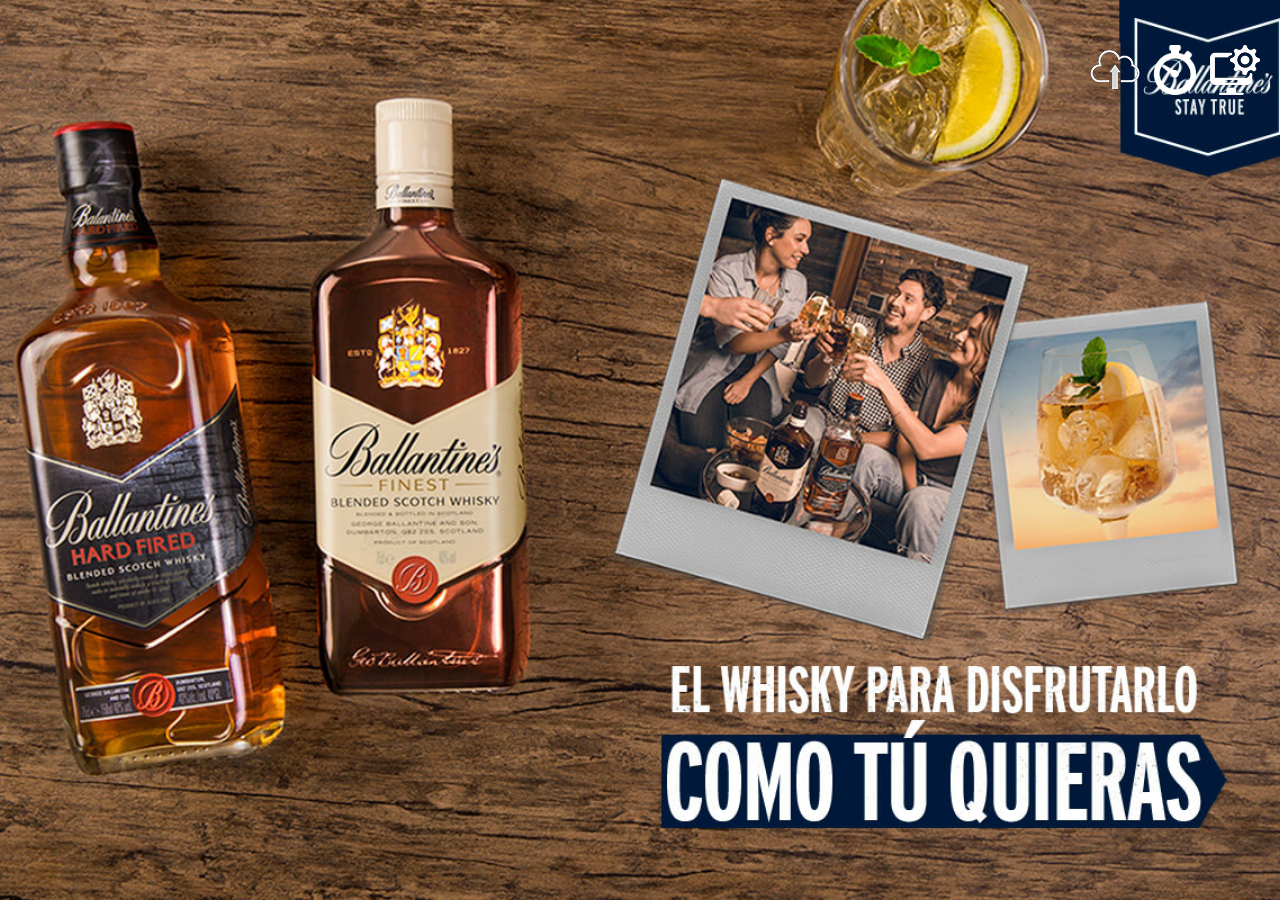
==== platforms/browser/www/index.html @ 7d78072b "pimedo" ====
<!DOCTYPE html>
<html>
<head>
    <meta charset="utf-8" />
    <meta name="format-detection" content="telephone=no" />
    <meta name="msapplication-tap-highlight" content="no" />
    <meta name="viewport" content="user-scalable=no, initial-scale=1, maximum-scale=1, minimum-scale=1, width=device-width" />
    <!-- This is a wide open CSP declaration. To lock this down for production, see below. -->
    <meta http-equiv="Content-Security-Policy" content="default-src * 'self' 'unsafe-inline' data: gap: 'unsafe-eval'; style-src * 'self' 'unsafe-inline'; connect-src * ; script-src * 'self' 'unsafe-inline'; media-src *">
	<meta name="apple-mobile-web-app-capable" content="yes" />

    <link rel="stylesheet" type="text/css" href="css/index.css" />
    <title>Ballantines</title>
</head>

<body id="fixed">
  	<a href="setup.html" class="setup"><img src="img/setup.png" width="50" height="50" alt="" /></a>
	<a href="time.html" class="time"><img src="img/time.png" width="50" height="50" alt="" /></a>
	<a href="sync.html" class="sincronizar"><img src="img/nube.png" width="50" height="50" alt="" /></a>
   	<div id="intro">
    	<a href="formulario.html"><img src="img/spacer.gif" width="100%" height="100%" alt="" class="logo animated fadeIn"/></a>
    </div>

    <script src="cordova.js"></script>
    <script src="js/jquery-1.9.1.min.js"></script>
    <script src="js/index.js"></script>
  </body>

</html>
---- platforms/browser/www/css/index.css ----
@import url("fonts.css");
@import url("animate.min.css");

:focus {
outline: 0;
}

input:focus, textarea:focus {
  -webkit-tap-highlight-color: rgba(255, 255, 255, 0);   
  -webkit-user-modify: read-write-plaintext-only;
}

input[type="date"]:before{
    color:#fff;
    content:attr(placeholder);
}

input[type="date"].full:before {
    color:black;
    content:""!important;
}

input::-webkit-datetime-edit{ color: transparent; }


body{
	margin: 0;
	padding: 0;
	font-family:'Conv_futura medium bt',Sans-Serif;
	width: 100%;
	height: 100%;
	background: #000;
	color: #fff;
	overflow: hidden;
}

strong, h1, h2, h3, h4, h5{
	/*
	font-family: 'Conv_Futura Bold font',Sans-Serif;
	letter-spacing: 2px;
	*/
	font-weight: bold;
}

a.volver{
	text-shadow: 0 -1px 1px rgba(0,0,0,0.25), -2px 0 1px rgba(0,0,0,0.25);
    border-radius: 5px;
    -moz-border-radius: 5px;
    -webkit-border-radius: 5px;
    -moz-box-shadow: 0 1px 2px rgba(0,0,0,0.5);
    -webkit-box-shadow: 0 1px 2px rgba(0,0,0,0.5);
    display: inline-block;
    color: white;
    padding: 5px 10px 5px;
    white-space: nowrap;
    text-decoration: none;
    cursor: pointer;
    background-color: #001a3b;
    border-style: none;
    text-align: center;
    overflow: visible;
	font-size: 1em;
	position: absolute;
	left: 3%;
	top: 3%;
	z-index: 10;
}

a.setup{
	width: 50px;
	height: 50px;
	position: absolute;
	right: 20px;
	top: 5%;
	z-index: 10;
}

a.sincronizar{
	width: 50px;
	height: 50px;
	position: absolute;
	right: 140px;
	top: 5%;
	z-index: 10;
}

a.time{
	width: 50px;
	height: 50px;
	position: absolute;
	right: 80px;
	top: 5%;
	z-index: 10;
}

#intro{
  width: 100%;
  height: 100%;
  position: absolute;
  background: url(../img/Inicio.jpg) no-repeat center center fixed; 
  -webkit-background-size: cover;
  -moz-background-size: cover;
  -o-background-size: cover;
  background-size: cover;
  z-index: 1;	
}

#intro .logo{
	width: 50%;
	height: 100%;
	position: absolute;
	z-index: 2;
	top: 0;
	right: 0;
}

#formulario .logo{
	width: 35%;
	height: auto;
	position: absolute;
	z-index: 2;
	top: 30%;
	right: 6%;
	animation-delay:1s;
}

#formulario, #diferencias{
  width: 100%;
  height: 100%;
  position: absolute;
  background: url(../img/fondo_form.jpg) no-repeat center center fixed; 
  -webkit-background-size: cover;
  -moz-background-size: cover;
  -o-background-size: cover;
  background-size: cover;
  z-index: 1;		
}

#formulario .campos{
	width: 40%;
	height: 90%;
	right: 5%;
	top: 5%;
	position: absolute;
	animation-delay:1s;
}

#formulario .campos .input{
	color: #001a3b;
	background: #ffffff;
	font-size: 1.4em;
	display: block;
	width: 90%;
	padding: 15px 5%;
	border: none;
	border-radius: 10px;
	text-transform: uppercase;
}

#formulario .campos select.fecha{
	color: #001a3b;
	background: #ffffff;
	font-size: 1.4em;
	display:inline-block;
	width: 32%;
	padding: 15px 5%;
	border: none;
	border-radius: 10px;
	text-transform: uppercase;
	-webkit-appearance:none;
}

#formulario .campos .desc_fecha{
	text-align: left;
	font-size: 1em;
}

#formulario .info{
	text-align: right;
}

#formulario .campos .enviar{
	color: #fff;
	background: #001a3b;
	font-size: 1.4em;
	border: none;
	border-radius: 10px;
	padding: 10px 5%;
}

/* Create a custom checkbox */
.container {
    display: block;
    position: relative;
    padding-left: 35px;
    margin-bottom: 12px;
    cursor: pointer;
    
    -webkit-user-select: none;
    -moz-user-select: none;
    -ms-user-select: none;
    user-select: none;
}

/* Hide the browser's default checkbox */
.container input {
    position: absolute;
    opacity: 0;
    cursor: pointer;
}

/* Create a custom checkbox */
.checkmark {
    position: absolute;
    top: -2px;
    right: 0;
    height: 25px;
    width: 25px;
    background-color: #001a3b;
}

/* On mouse-over, add a grey background color */
.container:hover input ~ .checkmark {
    background-color: #001a3b;
}

/* When the checkbox is checked, add a blue background */
.container input:checked ~ .checkmark {
    background-color: #001a3b;
}

/* Create the checkmark/indicator (hidden when not checked) */
.checkmark:after {
    content: "";
    position: absolute;
    display: none;
}

/* Show the checkmark when checked */
.container input:checked ~ .checkmark:after {
    display: block;
}

/* Style the checkmark/indicator */
.container .checkmark:after {
    left: 9px;
    top: 5px;
    width: 5px;
    height: 10px;
    border: solid white;
    border-width: 0 3px 3px 0;
    -webkit-transform: rotate(45deg);
    -ms-transform: rotate(45deg);
    transform: rotate(45deg);
}



body.setup{
  overflow: auto;
  background: url(../img/fondo_form.jpg) no-repeat center center fixed; 
  -webkit-background-size: cover;
  -moz-background-size: cover;
  -o-background-size: cover;
  background-size: cover;
  min-height: 800px;
}

body.setup .box,body.setup h1{
	margin: 3% 0 0 5%;
	text-align: center;
}

body.setup input[type='text'] {
   border: none;
   width: 200px;
   padding: 10px;
   border-radius: 5px;
   color: #001a3b; 
   font-size: 1em;
}
body.setup #t01 {
    width:90%;
	margin: 0 auto;
	background: rgba(255,255,255,0.8);
	color: #000;
}
body.setup #t01, th, td {
    border-collapse: collapse;
}
body.setup th, td {
    padding: 5px;
    text-align: left;
}
body.setup table#t01 tr:nth-child(even) {
   /* background-color: #eee;*/
}
body.setup table#t01 tr:nth-child(odd) {
   /* background-color:#fff;*/
}
body.setup table#t01 th    {
    background-color: #001a3b;
    color: white;
}
body.setup button {
    margin: 10px;
    text-shadow: 0 -1px 1px rgba(0,0,0,0.25), -2px 0 1px rgba(0,0,0,0.25);
    border-radius: 5px;
    -moz-border-radius: 5px;
    -webkit-border-radius: 5px;
    -moz-box-shadow: 0 1px 2px rgba(0,0,0,0.5);
    -webkit-box-shadow: 0 1px 2px rgba(0,0,0,0.5);
    display: inline-block;
    color: white;
    padding: 5px 10px 5px;
    white-space: nowrap;
    text-decoration: none;
    cursor: pointer;
    background-color: #001a3b;
    border-style: none;
    text-align: center;
    overflow: visible;
	font-size: 1em;
}

body.setup button:active {
    background-position: 0 -100px;
    -moz-box-shadow: inset 0 1px 2px rgba(0,0,0,0.7);
    -webkit-box-shadow: none;
}

body.setup #qrpopup {
    position:fixed;
	z-index:9999;
	background-color:rgba(0, 0, 0,0.9);
	width:300px;
	height: 300px;
	top: 50%;
	left: 50%;
	display:none;
	margin: -150px 0 0 -150px;
}

body.setup #qrpopup input[type=text]{
	display: block;
	margin: 10px auto;
}

.sync{
	width: 50%;
	margin: 20px auto;
	text-align: center;
}

.sync a.btn_subir{
	text-shadow: 0 -1px 1px rgba(0,0,0,0.25), -2px 0 1px rgba(0,0,0,0.25);
    border-radius: 5px;
    -moz-border-radius: 5px;
    -webkit-border-radius: 5px;
    -moz-box-shadow: 0 1px 2px rgba(0,0,0,0.5);
    -webkit-box-shadow: 0 1px 2px rgba(0,0,0,0.5);
    display: inline-block;
    color: white;
    padding: 5px 10px 5px;
    white-space: nowrap;
    text-decoration: none;
    cursor: pointer;
    background-color: #001a3b;
    border-style: none;
    text-align: center;
    overflow: visible;
	font-size: 1em;
}

.sync .loading{
	padding: 20px 0;
	display: none;
}


#menu{
  width: 100%;
  height: 100%;
  position: absolute;
  background: url(../img/bkg_seleccion.jpg) no-repeat center center fixed; 
  -webkit-background-size: cover;
  -moz-background-size: cover;
  -o-background-size: cover;
  background-size: cover;
  z-index: 1;		
}

#menu .wrapper{
	width: 993px;
	margin: 20% auto;
}

#menu .wrapper a.btn{
	display: inline-block;
	height: 282px;
	width: 301px;
	background-position: 0px 0px;
	background-repeat: no-repeat;
	margin-right: 40px;
}

#menu .wrapper a.btn:last-child{
	margin-right: 0px;
}

#menu .wrapper a.btn:hover{
	background-position: -301px 0px;
}



#menu .wrapper a.btn.memo{
	background-image: url('../img/juego11.png');
}

#menu .wrapper a.btn.siete{
	background-image: url('../img/juego22.png');
}

#menu .wrapper a.btn.arma{
	background-image: url('../img/juego33.png');
}

#intro .premio{
	position: absolute;
	width: 50%;
	height: 500px;
	right: 0;
	top: 100px;
	text-align: center;
	animation-delay:1s;
}

#intro .premio a{
	text-decoration: none;
	color: #ffffff;
}

#intro .premio .huevo {
  margin: 20px auto;
  text-align: center;
  text-transform: uppercase;  
  color: #001a3b;	
  width: 350px;
  height: 200px;
  background: #ffffff;
  border-radius: 175px / 100px;
  position: relative;	
}

#intro .premio .huevo p {
    margin: 0;
    position: absolute;
    top: 50%;
    left: 50%;
	font-size: 2.1em;
	font-family: 'Conv_FuturaExtraBlack';
    margin-right: -50%;
	
	font-weight: bold;
    transform: translate(-50%, -50%); 
}
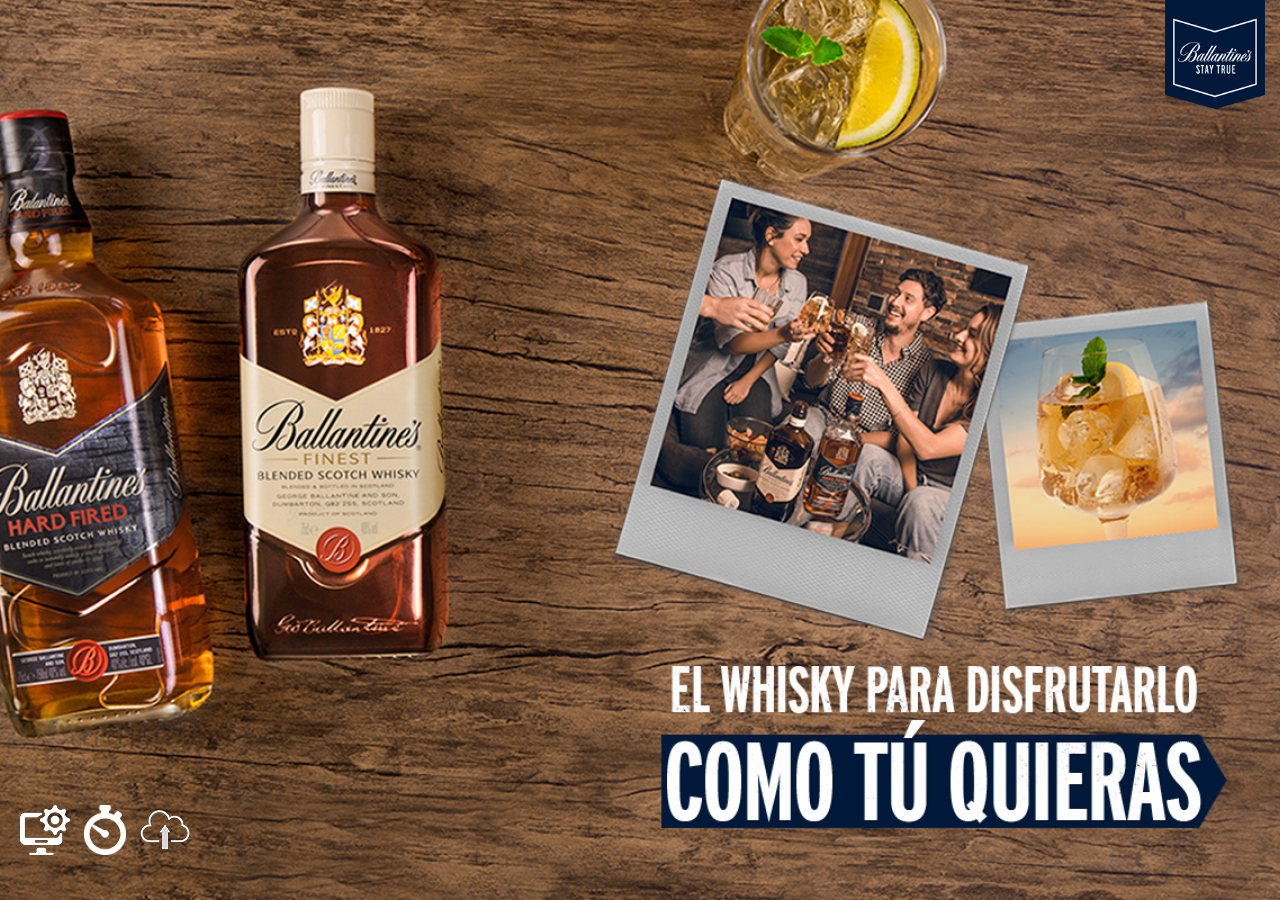
==== commit 34923b38: "ajustes de css y fotos" ====
--- a/platforms/browser/www/index.html
+++ b/platforms/browser/www/index.html
@@ -14,6 +14,7 @@
 </head>
 
 <body id="fixed">
+	<div id="etiqueta"></div>
   	<a href="setup.html" class="setup"><img src="img/setup.png" width="50" height="50" alt="" /></a>
 	<a href="time.html" class="time"><img src="img/time.png" width="50" height="50" alt="" /></a>
 	<a href="sync.html" class="sincronizar"><img src="img/nube.png" width="50" height="50" alt="" /></a>
--- a/platforms/browser/www/css/index.css
+++ b/platforms/browser/www/css/index.css
@@ -70,8 +70,8 @@
 	width: 50px;
 	height: 50px;
 	position: absolute;
-	right: 20px;
-	top: 5%;
+	left: 20px;
+	bottom: 5%;
 	z-index: 10;
 }
 
@@ -79,8 +79,8 @@
 	width: 50px;
 	height: 50px;
 	position: absolute;
-	right: 140px;
-	top: 5%;
+	left: 140px;
+	bottom: 5%;
 	z-index: 10;
 }
 
@@ -88,9 +88,20 @@
 	width: 50px;
 	height: 50px;
 	position: absolute;
-	right: 80px;
-	top: 5%;
+	left: 80px;
+	bottom: 5%;
 	z-index: 10;
+}
+
+#etiqueta{
+	background: url('../img/ETIQUETA.png') center top no-repeat;
+	background-size: 100% auto;
+	width: 100px;
+	height: 110px;
+	position: absolute;
+	right: 15px;
+	top: 0;
+	z-index: 2;
 }
 
 #intro{
@@ -137,7 +148,7 @@
 }
 
 #formulario .campos{
-	width: 40%;
+	width: 55%;
 	height: 90%;
 	right: 5%;
 	top: 5%;
@@ -188,14 +199,24 @@
 	padding: 10px 5%;
 }
 
+.legal{
+	position: absolute;
+	width: 90%;
+	bottom: 5px;
+	left: 5%;
+	z-index: 2;
+	font-size: 13px;
+	text-align: justify;
+}
+
 /* Create a custom checkbox */
 .container {
     display: block;
     position: relative;
-    padding-left: 35px;
+    padding-left: 5px;
     margin-bottom: 12px;
     cursor: pointer;
-    
+    text-transform: uppercase;
     -webkit-user-select: none;
     -moz-user-select: none;
     -ms-user-select: none;
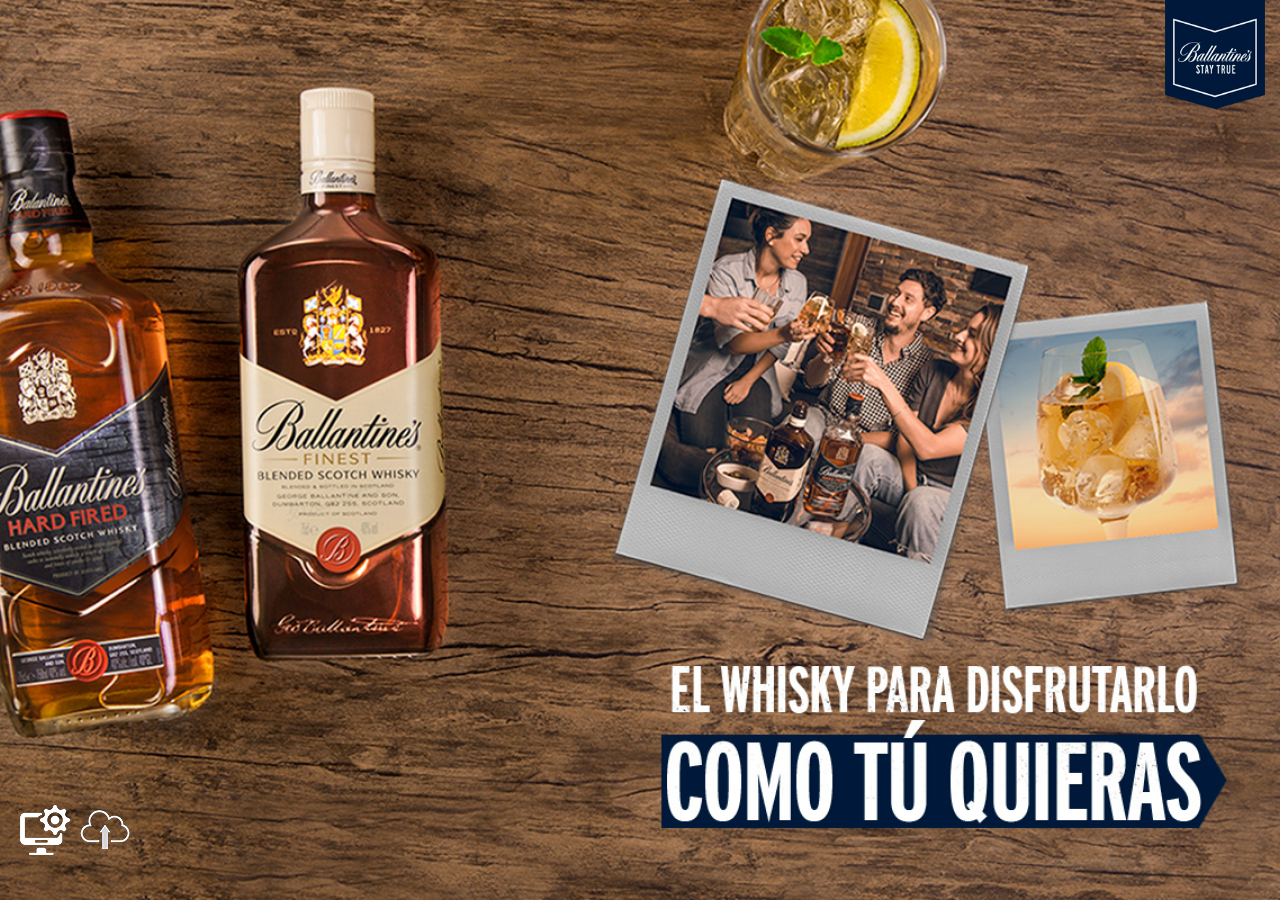
==== commit 314d1ea2: "ajsutes para tablet ordinaria" ====
--- a/platforms/browser/www/index.html
+++ b/platforms/browser/www/index.html
@@ -14,10 +14,12 @@
 </head>
 
 <body id="fixed">
-	<div id="etiqueta"></div>
+	<div id="etiqueta" class="slideInDown animated"></div>
   	<a href="setup.html" class="setup"><img src="img/setup.png" width="50" height="50" alt="" /></a>
-	<a href="time.html" class="time"><img src="img/time.png" width="50" height="50" alt="" /></a>
-	<a href="sync.html" class="sincronizar"><img src="img/nube.png" width="50" height="50" alt="" /></a>
+    <!--
+    <a href="time.html" class="time"><img src="img/time.png" width="50" height="50" alt="" /></a>
+    -->
+    <a href="sync.html" class="sincronizar"><img src="img/nube.png" width="50" height="50" alt="" /></a>
    	<div id="intro">
     	<a href="formulario.html"><img src="img/spacer.gif" width="100%" height="100%" alt="" class="logo animated fadeIn"/></a>
     </div>
--- a/platforms/browser/www/css/index.css
+++ b/platforms/browser/www/css/index.css
@@ -6,7 +6,7 @@
 }
 
 input:focus, textarea:focus {
-  -webkit-tap-highlight-color: rgba(255, 255, 255, 0);   
+  -webkit-tap-highlight-color: rgba(255, 255, 255, 0);
   -webkit-user-modify: read-write-plaintext-only;
 }
 
@@ -79,7 +79,7 @@
 	width: 50px;
 	height: 50px;
 	position: absolute;
-	left: 140px;
+	left: 80px;
 	bottom: 5%;
 	z-index: 10;
 }
@@ -102,18 +102,32 @@
 	right: 15px;
 	top: 0;
 	z-index: 2;
+	animation-delay:1s;
 }
 
 #intro{
   width: 100%;
   height: 100%;
   position: absolute;
-  background: url(../img/Inicio.jpg) no-repeat center center fixed; 
+  background: url(../img/Inicio.jpg) no-repeat center center fixed;
   -webkit-background-size: cover;
   -moz-background-size: cover;
   -o-background-size: cover;
   background-size: cover;
-  z-index: 1;	
+  z-index: 1;
+}
+
+#intro.premio{
+	background-image: url(../img/fondo_premio.jpg);
+}
+
+#intro.premio .foto_premio{
+	position: absolute;
+  right: 30px;
+  top: 180px;
+  width: 500px;
+	height: auto;
+	animation-delay:1s;
 }
 
 #intro .logo{
@@ -139,19 +153,19 @@
   width: 100%;
   height: 100%;
   position: absolute;
-  background: url(../img/fondo_form.jpg) no-repeat center center fixed; 
+  background: url(../img/fondo_form.jpg) no-repeat center center fixed;
   -webkit-background-size: cover;
   -moz-background-size: cover;
   -o-background-size: cover;
   background-size: cover;
-  z-index: 1;		
+  z-index: 1;
 }
 
 #formulario .campos{
 	width: 55%;
 	height: 90%;
 	right: 5%;
-	top: 5%;
+	top: 4%;
 	position: absolute;
 	animation-delay:1s;
 }
@@ -159,10 +173,10 @@
 #formulario .campos .input{
 	color: #001a3b;
 	background: #ffffff;
-	font-size: 1.4em;
+	font-size: 1em;
 	display: block;
 	width: 90%;
-	padding: 15px 5%;
+	padding: 10px 10px;
 	border: none;
 	border-radius: 10px;
 	text-transform: uppercase;
@@ -171,10 +185,10 @@
 #formulario .campos select.fecha{
 	color: #001a3b;
 	background: #ffffff;
-	font-size: 1.4em;
+	font-size: 1em;
 	display:inline-block;
-	width: 32%;
-	padding: 15px 5%;
+	width: 31%;
+	padding: 10px 10px;
 	border: none;
 	border-radius: 10px;
 	text-transform: uppercase;
@@ -188,12 +202,14 @@
 
 #formulario .info{
 	text-align: right;
+  margin: 0 0 10px 0;
+  padding: 0;
 }
 
 #formulario .campos .enviar{
 	color: #fff;
 	background: #001a3b;
-	font-size: 1.4em;
+	font-size: 1em;
 	border: none;
 	border-radius: 10px;
 	padding: 10px 5%;
@@ -207,6 +223,16 @@
 	z-index: 2;
 	font-size: 13px;
 	text-align: justify;
+}
+
+.legal.center{
+	text-align: center;
+	padding-bottom: 15px;
+	font-size: 15px;
+}
+
+.legal a{
+  color: white;
 }
 
 /* Create a custom checkbox */
@@ -279,7 +305,7 @@
 
 body.setup{
   overflow: auto;
-  background: url(../img/fondo_form.jpg) no-repeat center center fixed; 
+  background: url(../img/fondo_form.jpg) no-repeat center center fixed;
   -webkit-background-size: cover;
   -moz-background-size: cover;
   -o-background-size: cover;
@@ -297,7 +323,7 @@
    width: 200px;
    padding: 10px;
    border-radius: 5px;
-   color: #001a3b; 
+   color: #001a3b;
    font-size: 1em;
 }
 body.setup #t01 {
@@ -403,12 +429,12 @@
   width: 100%;
   height: 100%;
   position: absolute;
-  background: url(../img/bkg_seleccion.jpg) no-repeat center center fixed; 
+  background: url(../img/bkg_seleccion.jpg) no-repeat center center fixed;
   -webkit-background-size: cover;
   -moz-background-size: cover;
   -o-background-size: cover;
   background-size: cover;
-  z-index: 1;		
+  z-index: 1;
 }
 
 #menu .wrapper{
@@ -465,13 +491,13 @@
 #intro .premio .huevo {
   margin: 20px auto;
   text-align: center;
-  text-transform: uppercase;  
-  color: #001a3b;	
+  text-transform: uppercase;
+  color: #001a3b;
   width: 350px;
   height: 200px;
   background: #ffffff;
   border-radius: 175px / 100px;
-  position: relative;	
+  position: relative;
 }
 
 #intro .premio .huevo p {
@@ -482,9 +508,7 @@
 	font-size: 2.1em;
 	font-family: 'Conv_FuturaExtraBlack';
     margin-right: -50%;
-	
+
 	font-weight: bold;
-    transform: translate(-50%, -50%); 
-}
-
-
+    transform: translate(-50%, -50%);
+}
